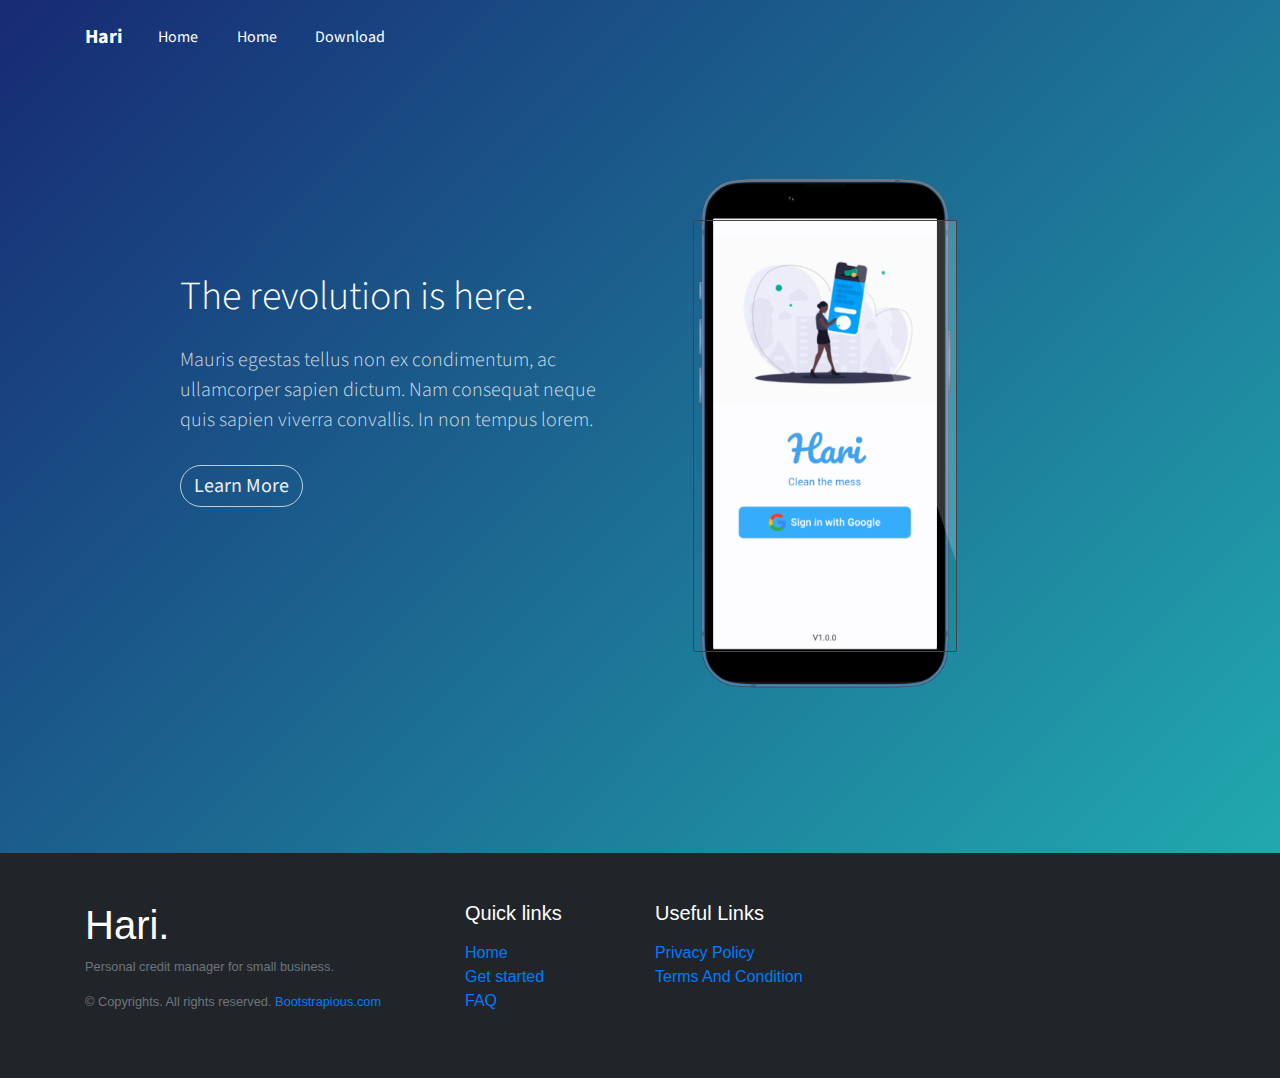
==== policy.html @ 412e2ff4 "push" ====
<!DOCTYPE html>
<html>

<head>
    <meta charset="utf-8">
    <meta name="viewport" content="width=device-width, initial-scale=1.0">
    <title>Hari Personal Credit Book</title>
    <link rel="stylesheet" href="https://cdnjs.cloudflare.com/ajax/libs/twitter-bootstrap/4.1.3/css/bootstrap.min.css">
    <link rel="stylesheet" href="https://cdnjs.cloudflare.com/ajax/libs/font-awesome/4.7.0/css/font-awesome.min.css">
    <link rel="stylesheet" href="https://fonts.googleapis.com/css?family=Source+Sans+Pro:300,400,700">
    <link rel="stylesheet" href="assets/css/style.css">
</head>

<body>
    <div>
        <div class="header-blue">
            <nav class="navbar navbar-dark navbar-expand-md navigation-clean-search">
                <div class="container"><a class="navbar-brand" href="index.html">Hari</a><button class="navbar-toggler"
                        data-toggle="collapse" data-target="#navcol-1"><span class="sr-only">Toggle
                            navigation</span><span class="navbar-toggler-icon"></span></button>
                    <div class="collapse navbar-collapse" id="navcol-1">
                        <ul class="nav navbar-nav">
                            <li class="nav-item" role="presentation"><a class="nav-link active" href="index.html">Home</a></li>
                            <li class="nav-item" role="presentation"><a class="nav-link active" href="about.html">Home</a></li>
                            <li class="nav-item" role="presentation"><a class="nav-link active" href="#">Download</a></li>
                           
                        </ul>
                    </div>
                </div>
            </nav>
            <div class="container hero">
                <div class="row">
                    <div class="col-12 col-lg-6 col-xl-5 offset-xl-1">
                        <h1>The revolution is here.</h1>
                        <p>Mauris egestas tellus non ex condimentum, ac ullamcorper sapien dictum. Nam consequat neque
                            quis sapien viverra convallis. In non tempus lorem. </p><button
                            class="btn btn-light btn-lg action-button" type="button">Learn More</button>
                    </div>
                    <div class="col-md-5 col-lg-5 offset-lg-1 offset-xl-0 d-none d-lg-block">
                        <div class="iphone-mockup"><img src="assets/mock.png" class="device">
                            <div class="screen"></div>
                        </div>
                    </div>
                </div>
            </div>
        </div>
    </div>
    <footer class="w-100 py-4 flex-shrink-0">
        <div class="container py-4">
            <div class="row gy-4 gx-5">
                <div class="col-lg-4 col-md-6">
                    <h5 class="h1 text-white">Hari.</h5>
                    <p class="small text-muted">Personal credit manager for small business.</p>
                    <p class="small text-muted mb-0">&copy; Copyrights. All rights reserved. <a class="text-primary" href="#">Bootstrapious.com</a></p>
                </div>
                <div class="col-lg-2 col-md-6">
                    <h5 class="text-white mb-3">Quick links</h5>
                    <ul class="list-unstyled text-muted">
                        <li><a href="index.html">Home</a></li>
                        <li><a href="#">Get started</a></li>
                        <li><a href="#">FAQ</a></li>
                    </ul>
                </div>
                <div class="col-lg-3 col-md-6">
                    <h5 class="text-white mb-3">Useful Links</h5>
                    <ul class="list-unstyled text-muted">
                        <li><a href="policy.html">Privacy Policy</a></li>
                        <li><a href="terms.html">Terms And Condition</a></li>
                    </ul>
                </div>
                <div class="col-lg-4 col-md-6">
                    <!-- <h5 class="text-white mb-3">Newsletter</h5>
                    <p class="small text-muted">Lorem ipsum dolor sit amet, consectetur adipisicing elit, sed do eiusmod tempor incididunt.</p>
                    <form action="#">
                        <div class="input-group mb-3">
                            <input class="form-control" type="text" placeholder="Recipient's username" aria-label="Recipient's username" aria-describedby="button-addon2">
                            <button class="btn btn-primary" id="button-addon2" type="button"><i class="fas fa-paper-plane"></i></button>
                        </div>
                    </form> -->
                </div>
            </div>
        </div>
    </footer>
    <script src="https://cdnjs.cloudflare.com/ajax/libs/jquery/3.2.1/jquery.min.js"></script>
    <script src="https://cdnjs.cloudflare.com/ajax/libs/twitter-bootstrap/4.1.3/js/bootstrap.bundle.min.js"></script>
</body>

</html>
---- assets/css/style.css ----
.header-blue {
    background: linear-gradient(135deg, #172a74, #21a9af);
    background-color: #184e8e;
    padding-bottom: 80px;
    font-family: 'Source Sans Pro', sans-serif;
}

@media (min-width:768px) {
    .header-blue {
        padding-bottom: 120px;
    }
}

.header-blue .navbar {
    background: transparent;
    padding-top: .75rem;
    padding-bottom: .75rem;
    color: #fff;
    border-radius: 0;
    box-shadow: none;
    border: none;
}

@media (min-width:768px) {
    .header-blue .navbar {
        padding-top: 1rem;
        padding-bottom: 1rem;
    }
}

.header-blue .navbar .navbar-brand {
    font-weight: bold;
    color: inherit;
}

.header-blue .navbar .navbar-brand:hover {
    color: #f0f0f0;
}

.header-blue .navbar .navbar-collapse {
    border-top: 1px solid rgba(255, 255, 255, 0.3);
    margin-top: .5rem;
}

@media (min-width:768px) {
    .header-blue .navbar .navbar-collapse {
        border-color: transparent;
        margin: 0;
    }
}

.header-blue .navbar .navbar-collapse span .login {
    color: #d9d9d9;
    margin-right: .5rem;
    text-decoration: none;
}

.header-blue .navbar .navbar-collapse span .login:hover {
    color: #fff;
}

.header-blue .navbar .navbar-toggler {
    border-color: rgba(255, 255, 255, 0.3);
}

.header-blue .navbar .navbar-toggler:hover,
.header-blue .navbar-toggler:focus {
    background: none;
}

.header-blue .navbar .navbar-nav a.active,
.header-blue .navbar .navbar-nav>.show .dropdown-item {
    background: none;
    box-shadow: none;
}

@media (min-width: 768px) {
    .header-blue .navbar-nav .nav-link {
        padding-left: .7rem;
        padding-right: .7rem;
    }
}

@media (min-width: 992px) {
    .header-blue .navbar-nav .nav-link {
        padding-left: 1.2rem;
        padding-right: 1.2rem;
    }
}

.header-blue .navbar .navbar-nav>li>.dropdown-menu {
    margin-top: -5px;
    box-shadow: 0 4px 8px rgba(0, 0, 0, .1);
    background-color: #fff;
    border-radius: 2px;
}

.header-blue .navbar .dropdown-menu .dropdown-item:focus,
.header-blue .navbar .dropdown-menu .dropdown-item {
    line-height: 2;
    color: #37434d;
}

.header-blue .navbar .dropdown-menu .dropdown-item:focus,
.header-blue .navbar .dropdown-menu .dropdown-item:hover {
    background: #ebeff1;
}

.header-blue .action-button,
.header-blue .action-button:not(.disabled):active {
    border: 1px solid rgba(255, 255, 255, 0.7);
    border-radius: 40px;
    color: #ebeff1;
    box-shadow: none;
    text-shadow: none;
    padding: .3rem .8rem;
    background: transparent;
    transition: background-color 0.25s;
    outline: none;
}

.header-blue .action-button:hover {
    color: #fff;
}

.header-blue .navbar .form-inline label {
    color: #d9d9d9;
}

.header-blue .navbar .form-inline .search-field {
    display: inline-block;
    width: 80%;
    background: none;
    border: none;
    border-bottom: 1px solid transparent;
    border-radius: 0;
    color: #ccc;
    box-shadow: none;
    color: inherit;
    transition: border-bottom-color 0.3s;
}

.header-blue .navbar .form-inline .search-field:focus {
    border-bottom: 1px solid #ccc;
}

.header-blue .hero {
    margin-top: 20px;
    text-align: center;
}

@media (min-width:768px) {
    .header-blue .hero {
        margin-top: 60px;
        text-align: left;
    }
}

.header-blue .hero h1 {
    color: #fff;
    font-size: 40px;
    margin-top: 0;
    margin-bottom: 15px;
    font-weight: 300;
    line-height: 1.4;
}

@media (min-width:992px) {
    .header-blue .hero h1 {
        margin-top: 140px;
        margin-bottom: 24px;
        line-height: 1.2;
    }
}

.header-blue .hero p {
    color: rgba(255, 255, 255, 0.8);
    font-size: 20px;
    margin-bottom: 30px;
    font-weight: 300;
}

.header-blue .phone-holder {
    text-align: right;
}

.header-blue div.iphone-mockup {
    position: relative;
    max-width: 300px;
    margin: 20px;
    display: inline-block;
}

.header-blue .iphone-mockup img.device {
    width: 100%;
    height: auto;
}

.header-blue .iphone-mockup .screen {
    position: absolute;
    width: 88%;
    height: 77%;
    top: 12%;
    border-radius: 2px;
    left: 6%;
    border: 1px solid #444;
    background-color: #aaa;
    overflow: hidden;
    background: url(../../assets/img/screen-content-iphone-6.jpg);
    background-size: cover;
    background-position: center;
}

.header-blue .iphone-mockup .screen:before {
    content: '';
    background-color: #fff;
    position: absolute;
    width: 70%;
    height: 140%;
    top: -12%;
    right: -60%;
    transform: rotate(-19deg);
    opacity: 0.2;
}

.form-control:focus {
    background: #212529;
}

footer {
    background: #212529;
}
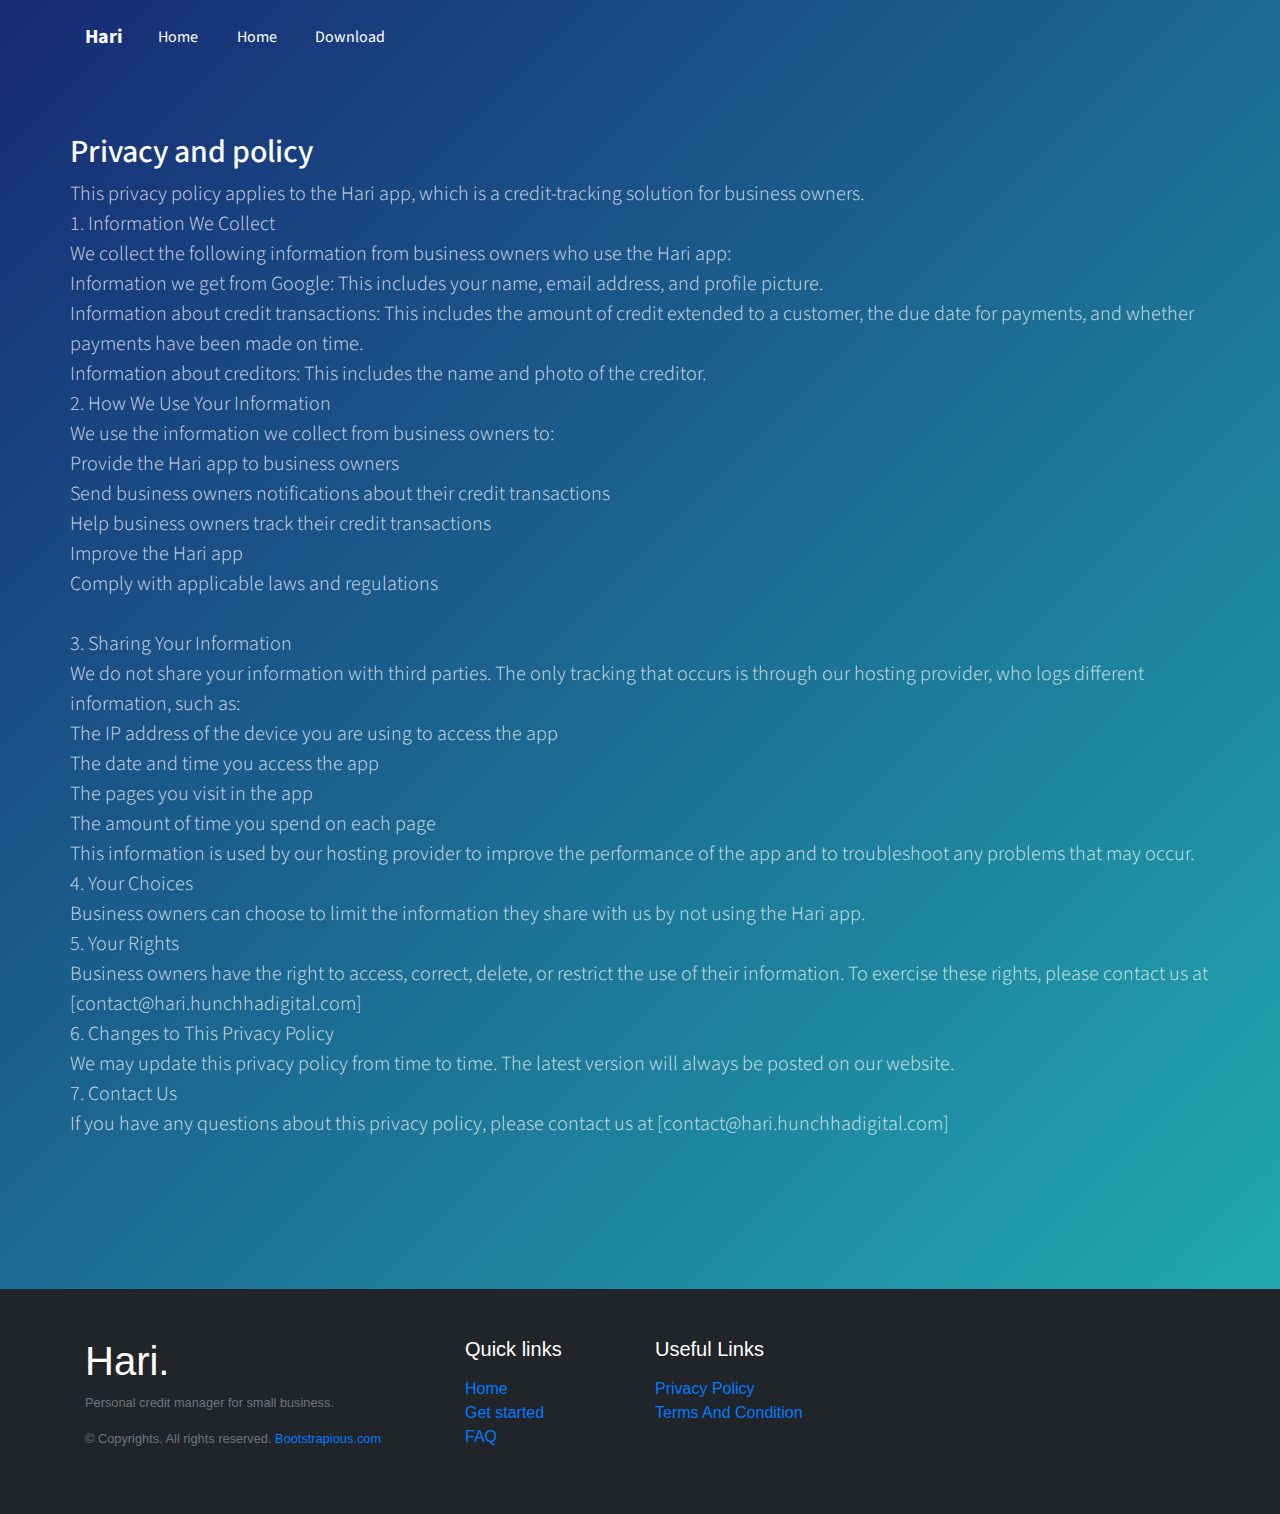
==== commit 3c6da68b: "push" ====
--- a/policy.html
+++ b/policy.html
@@ -20,27 +20,59 @@
                             navigation</span><span class="navbar-toggler-icon"></span></button>
                     <div class="collapse navbar-collapse" id="navcol-1">
                         <ul class="nav navbar-nav">
-                            <li class="nav-item" role="presentation"><a class="nav-link active" href="index.html">Home</a></li>
-                            <li class="nav-item" role="presentation"><a class="nav-link active" href="about.html">Home</a></li>
-                            <li class="nav-item" role="presentation"><a class="nav-link active" href="#">Download</a></li>
-                           
+                            <li class="nav-item" role="presentation"><a class="nav-link active"
+                                    href="index.html">Home</a></li>
+                            <li class="nav-item" role="presentation"><a class="nav-link active"
+                                    href="about.html">Home</a></li>
+                            <li class="nav-item" role="presentation"><a class="nav-link active" href="#">Download</a>
+                            </li>
+
                         </ul>
                     </div>
                 </div>
             </nav>
             <div class="container hero">
                 <div class="row">
-                    <div class="col-12 col-lg-6 col-xl-5 offset-xl-1">
-                        <h1>The revolution is here.</h1>
-                        <p>Mauris egestas tellus non ex condimentum, ac ullamcorper sapien dictum. Nam consequat neque
-                            quis sapien viverra convallis. In non tempus lorem. </p><button
-                            class="btn btn-light btn-lg action-button" type="button">Learn More</button>
-                    </div>
-                    <div class="col-md-5 col-lg-5 offset-lg-1 offset-xl-0 d-none d-lg-block">
-                        <div class="iphone-mockup"><img src="assets/mock.png" class="device">
-                            <div class="screen"></div>
-                        </div>
-                    </div>
+                    <h2 class="text-white">Privacy and policy</h2>
+                    <p>This privacy policy applies to the Hari app, which is a credit-tracking solution for business
+                        owners.<br>
+                        1. Information We Collect<br>
+                        We collect the following information from business owners who use the Hari app:<br>
+                        Information we get from Google: This includes your name, email address, and profile picture.<br>
+                        Information about credit transactions: This includes the amount of credit extended to a
+                        customer, the due date for payments, and whether payments have been made on time.<br>
+                        Information about creditors: This includes the name and photo of the creditor.<br>
+                        2. How We Use Your Information<br>
+                        We use the information we collect from business owners to:<br>
+                        Provide the Hari app to business owners<br>
+                        Send business owners notifications about their credit transactions<br>
+                        Help business owners track their credit transactions<br>
+                        Improve the Hari app<br>
+                        Comply with applicable laws and regulations</p>
+
+                    <p>3. Sharing Your Information<br>
+                        We do not share your information with third parties. The only tracking that occurs is through
+                        our hosting provider, who logs different information, such as:<br>
+                        The IP address of the device you are using to access the app<br>
+                        The date and time you access the app<br>
+                        The pages you visit in the app<br>
+                        The amount of time you spend on each page<br>
+                        This information is used by our hosting provider to improve the performance of the app and to
+                        troubleshoot any problems that may occur.<br>
+                        4. Your Choices<br>
+                        Business owners can choose to limit the information they share with us by not using the Hari
+                        app. <br>
+                        5. Your Rights<br>
+                        Business owners have the right to access, correct, delete, or restrict the use of their
+                        information. To exercise these rights, please contact us at
+                        [contact@hari.hunchhadigital.com]<br>
+                        6. Changes to This Privacy Policy<br>
+                        We may update this privacy policy from time to time. The latest version will always be posted on
+                        our website.<br>
+                        7. Contact Us<br>
+                        If you have any questions about this privacy policy, please contact us at
+                        [contact@hari.hunchhadigital.com]<br>
+                    </p>
                 </div>
             </div>
         </div>
@@ -51,7 +83,8 @@
                 <div class="col-lg-4 col-md-6">
                     <h5 class="h1 text-white">Hari.</h5>
                     <p class="small text-muted">Personal credit manager for small business.</p>
-                    <p class="small text-muted mb-0">&copy; Copyrights. All rights reserved. <a class="text-primary" href="#">Bootstrapious.com</a></p>
+                    <p class="small text-muted mb-0">&copy; Copyrights. All rights reserved. <a class="text-primary"
+                            href="#">Bootstrapious.com</a></p>
                 </div>
                 <div class="col-lg-2 col-md-6">
                     <h5 class="text-white mb-3">Quick links</h5>
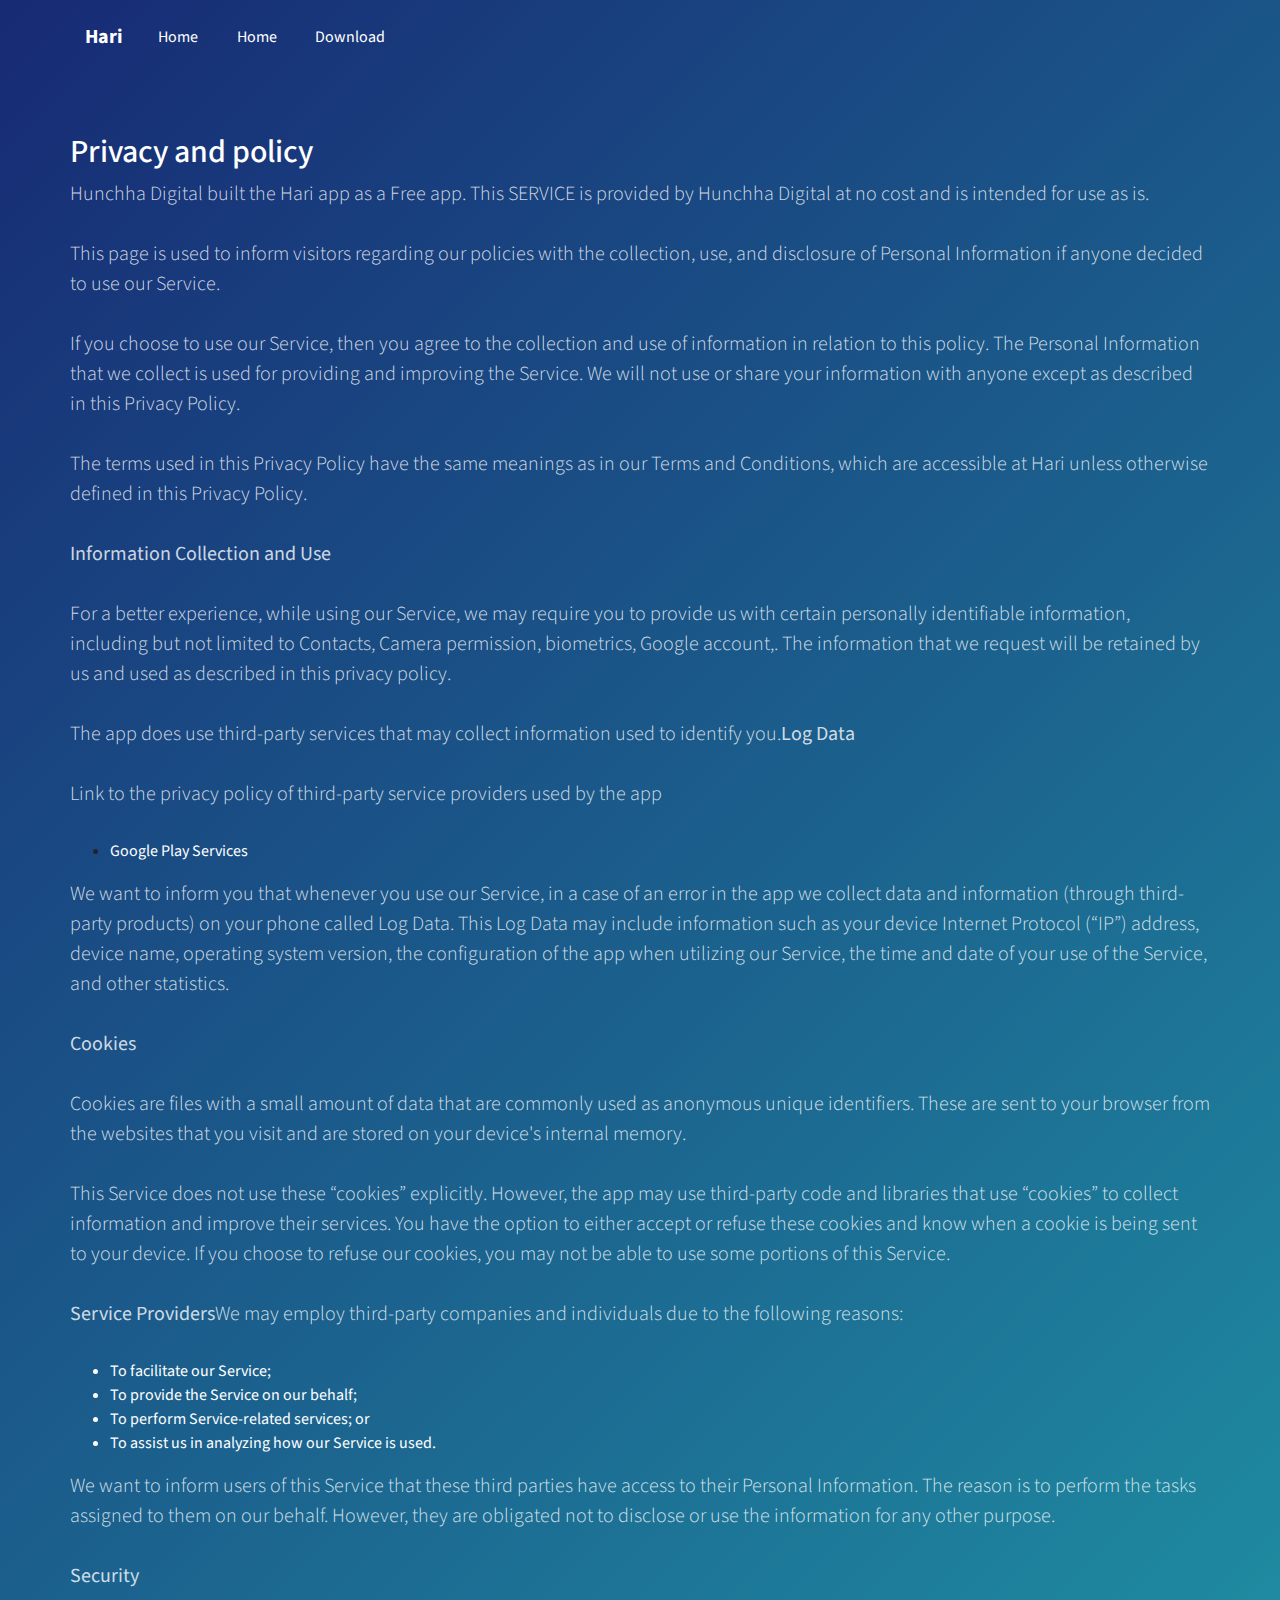
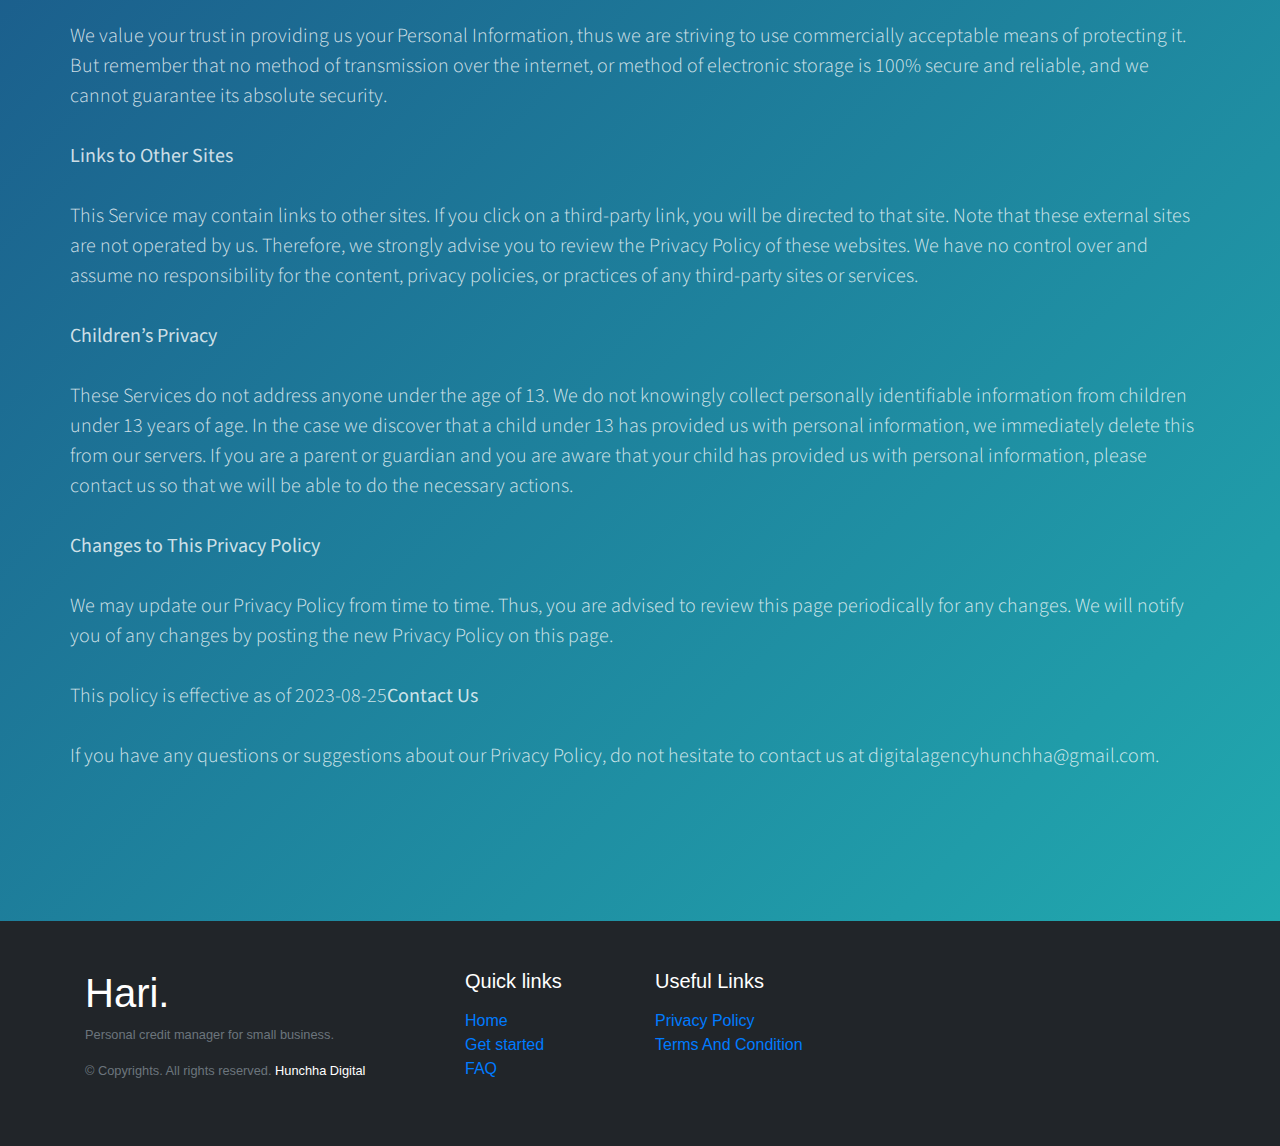
==== commit a34044a1: "push" ====
--- a/policy.html
+++ b/policy.html
@@ -34,44 +34,145 @@
             <div class="container hero">
                 <div class="row">
                     <h2 class="text-white">Privacy and policy</h2>
-                    <p>This privacy policy applies to the Hari app, which is a credit-tracking solution for business
-                        owners.<br>
-                        1. Information We Collect<br>
-                        We collect the following information from business owners who use the Hari app:<br>
-                        Information we get from Google: This includes your name, email address, and profile picture.<br>
-                        Information about credit transactions: This includes the amount of credit extended to a
-                        customer, the due date for payments, and whether payments have been made on time.<br>
-                        Information about creditors: This includes the name and photo of the creditor.<br>
-                        2. How We Use Your Information<br>
-                        We use the information we collect from business owners to:<br>
-                        Provide the Hari app to business owners<br>
-                        Send business owners notifications about their credit transactions<br>
-                        Help business owners track their credit transactions<br>
-                        Improve the Hari app<br>
-                        Comply with applicable laws and regulations</p>
-
-                    <p>3. Sharing Your Information<br>
-                        We do not share your information with third parties. The only tracking that occurs is through
-                        our hosting provider, who logs different information, such as:<br>
-                        The IP address of the device you are using to access the app<br>
-                        The date and time you access the app<br>
-                        The pages you visit in the app<br>
-                        The amount of time you spend on each page<br>
-                        This information is used by our hosting provider to improve the performance of the app and to
-                        troubleshoot any problems that may occur.<br>
-                        4. Your Choices<br>
-                        Business owners can choose to limit the information they share with us by not using the Hari
-                        app. <br>
-                        5. Your Rights<br>
-                        Business owners have the right to access, correct, delete, or restrict the use of their
-                        information. To exercise these rights, please contact us at
-                        [contact@hari.hunchhadigital.com]<br>
-                        6. Changes to This Privacy Policy<br>
-                        We may update this privacy policy from time to time. The latest version will always be posted on
-                        our website.<br>
-                        7. Contact Us<br>
-                        If you have any questions about this privacy policy, please contact us at
-                        [contact@hari.hunchhadigital.com]<br>
+                    <p>
+                        Hunchha Digital built the Hari app as
+                        a Free app. This SERVICE is provided by
+                        Hunchha Digital at no cost and is intended for use as
+                        is.
+                    </p>
+                    <p>
+                        This page is used to inform visitors regarding our
+                        policies with the collection, use, and disclosure of Personal
+                        Information if anyone decided to use our Service.
+                    </p>
+                    <p>
+                        If you choose to use our Service, then you agree to
+                        the collection and use of information in relation to this
+                        policy. The Personal Information that we collect is
+                        used for providing and improving the Service. We will not use or share your information with
+                        anyone except as described in this Privacy Policy.
+                    </p>
+                    <p>
+                        The terms used in this Privacy Policy have the same meanings
+                        as in our Terms and Conditions, which are accessible at
+                        Hari unless otherwise defined in this Privacy Policy.
+                    </p>
+                    <p><strong>Information Collection and Use</strong></p>
+                    <p>
+                        For a better experience, while using our Service, we
+                        may require you to provide us with certain personally
+                        identifiable information, including but not limited to Contacts, Camera permission, biometrics,
+                        Google account,. The information that
+                        we request will be retained by us and used as described in this privacy policy.
+                    </p>
+                    <div>
+                        <p>
+                            The app does use third-party services that may collect
+                            information used to identify you.
+                        </p>
+                        <p>
+                            Link to the privacy policy of third-party service providers used
+                            by the app
+                        </p>
+                        <ul>
+                            <li><a href="https://www.google.com/policies/privacy/" class="text-white" target="_blank"
+                                    rel="noopener noreferrer">Google Play Services</a></li>
+                            <!----><!----><!----><!----><!----><!----><!----><!----><!----><!----><!----><!----><!----><!----><!----><!----><!----><!----><!----><!----><!----><!----><!----><!----><!----><!----><!----><!---->
+                        </ul>
+                    </div>
+                    <p><strong>Log Data</strong></p>
+                    <p>
+                        We want to inform you that whenever you
+                        use our Service, in a case of an error in the app
+                        we collect data and information (through third-party
+                        products) on your phone called Log Data. This Log Data may
+                        include information such as your device Internet Protocol
+                        (“IP”) address, device name, operating system version, the
+                        configuration of the app when utilizing our Service,
+                        the time and date of your use of the Service, and other
+                        statistics.
+                    </p>
+                    <p><strong>Cookies</strong></p>
+                    <p>
+                        Cookies are files with a small amount of data that are
+                        commonly used as anonymous unique identifiers. These are sent
+                        to your browser from the websites that you visit and are
+                        stored on your device's internal memory.
+                    </p>
+                    <p>
+                        This Service does not use these “cookies” explicitly. However,
+                        the app may use third-party code and libraries that use
+                        “cookies” to collect information and improve their services.
+                        You have the option to either accept or refuse these cookies
+                        and know when a cookie is being sent to your device. If you
+                        choose to refuse our cookies, you may not be able to use some
+                        portions of this Service.
+                    </p>
+                    <p><strong>Service Providers</strong></p>
+                    <p>
+                        We may employ third-party companies and
+                        individuals due to the following reasons:
+                    </p>
+                    <ul>
+                        <li class="text-white">To facilitate our Service;</li>
+                        <li class="text-white">To provide the Service on our behalf;</li>
+                        <li class="text-white">To perform Service-related services; or</li>
+                        <li class="text-white">To assist us in analyzing how our Service is used.</li>
+                    </ul>
+                    <p>
+                        We want to inform users of this Service
+                        that these third parties have access to their Personal
+                        Information. The reason is to perform the tasks assigned to
+                        them on our behalf. However, they are obligated not to
+                        disclose or use the information for any other purpose.
+                    </p>
+                    <p><strong>Security</strong></p>
+                    <p>
+                        We value your trust in providing us your
+                        Personal Information, thus we are striving to use commercially
+                        acceptable means of protecting it. But remember that no method
+                        of transmission over the internet, or method of electronic
+                        storage is 100% secure and reliable, and we cannot
+                        guarantee its absolute security.
+                    </p>
+                    <p><strong>Links to Other Sites</strong></p>
+                    <p>
+                        This Service may contain links to other sites. If you click on
+                        a third-party link, you will be directed to that site. Note
+                        that these external sites are not operated by us.
+                        Therefore, we strongly advise you to review the
+                        Privacy Policy of these websites. We have
+                        no control over and assume no responsibility for the content,
+                        privacy policies, or practices of any third-party sites or
+                        services.
+                    </p>
+                    <p><strong>Children’s Privacy</strong></p>
+                    <div>
+                        <p>
+                            These Services do not address anyone under the age of 13.
+                            We do not knowingly collect personally
+                            identifiable information from children under 13 years of age. In the case
+                            we discover that a child under 13 has provided
+                            us with personal information, we immediately
+                            delete this from our servers. If you are a parent or guardian
+                            and you are aware that your child has provided us with
+                            personal information, please contact us so that
+                            we will be able to do the necessary actions.
+                        </p>
+                    </div> <!---->
+                    <p><strong>Changes to This Privacy Policy</strong></p>
+                    <p>
+                        We may update our Privacy Policy from
+                        time to time. Thus, you are advised to review this page
+                        periodically for any changes. We will
+                        notify you of any changes by posting the new Privacy Policy on
+                        this page.
+                    </p>
+                    <p>This policy is effective as of 2023-08-25</p>
+                    <p><strong>Contact Us</strong></p>
+                    <p>
+                        If you have any questions or suggestions about our
+                        Privacy Policy, do not hesitate to contact us at digitalagencyhunchha@gmail.com.
                     </p>
                 </div>
             </div>
@@ -83,8 +184,8 @@
                 <div class="col-lg-4 col-md-6">
                     <h5 class="h1 text-white">Hari.</h5>
                     <p class="small text-muted">Personal credit manager for small business.</p>
-                    <p class="small text-muted mb-0">&copy; Copyrights. All rights reserved. <a class="text-primary"
-                            href="#">Bootstrapious.com</a></p>
+                    <p class="small text-muted mb-0">&copy; Copyrights. All rights reserved. <a href=""
+                            class="text-white">Hunchha Digital</a></p>
                 </div>
                 <div class="col-lg-2 col-md-6">
                     <h5 class="text-white mb-3">Quick links</h5>
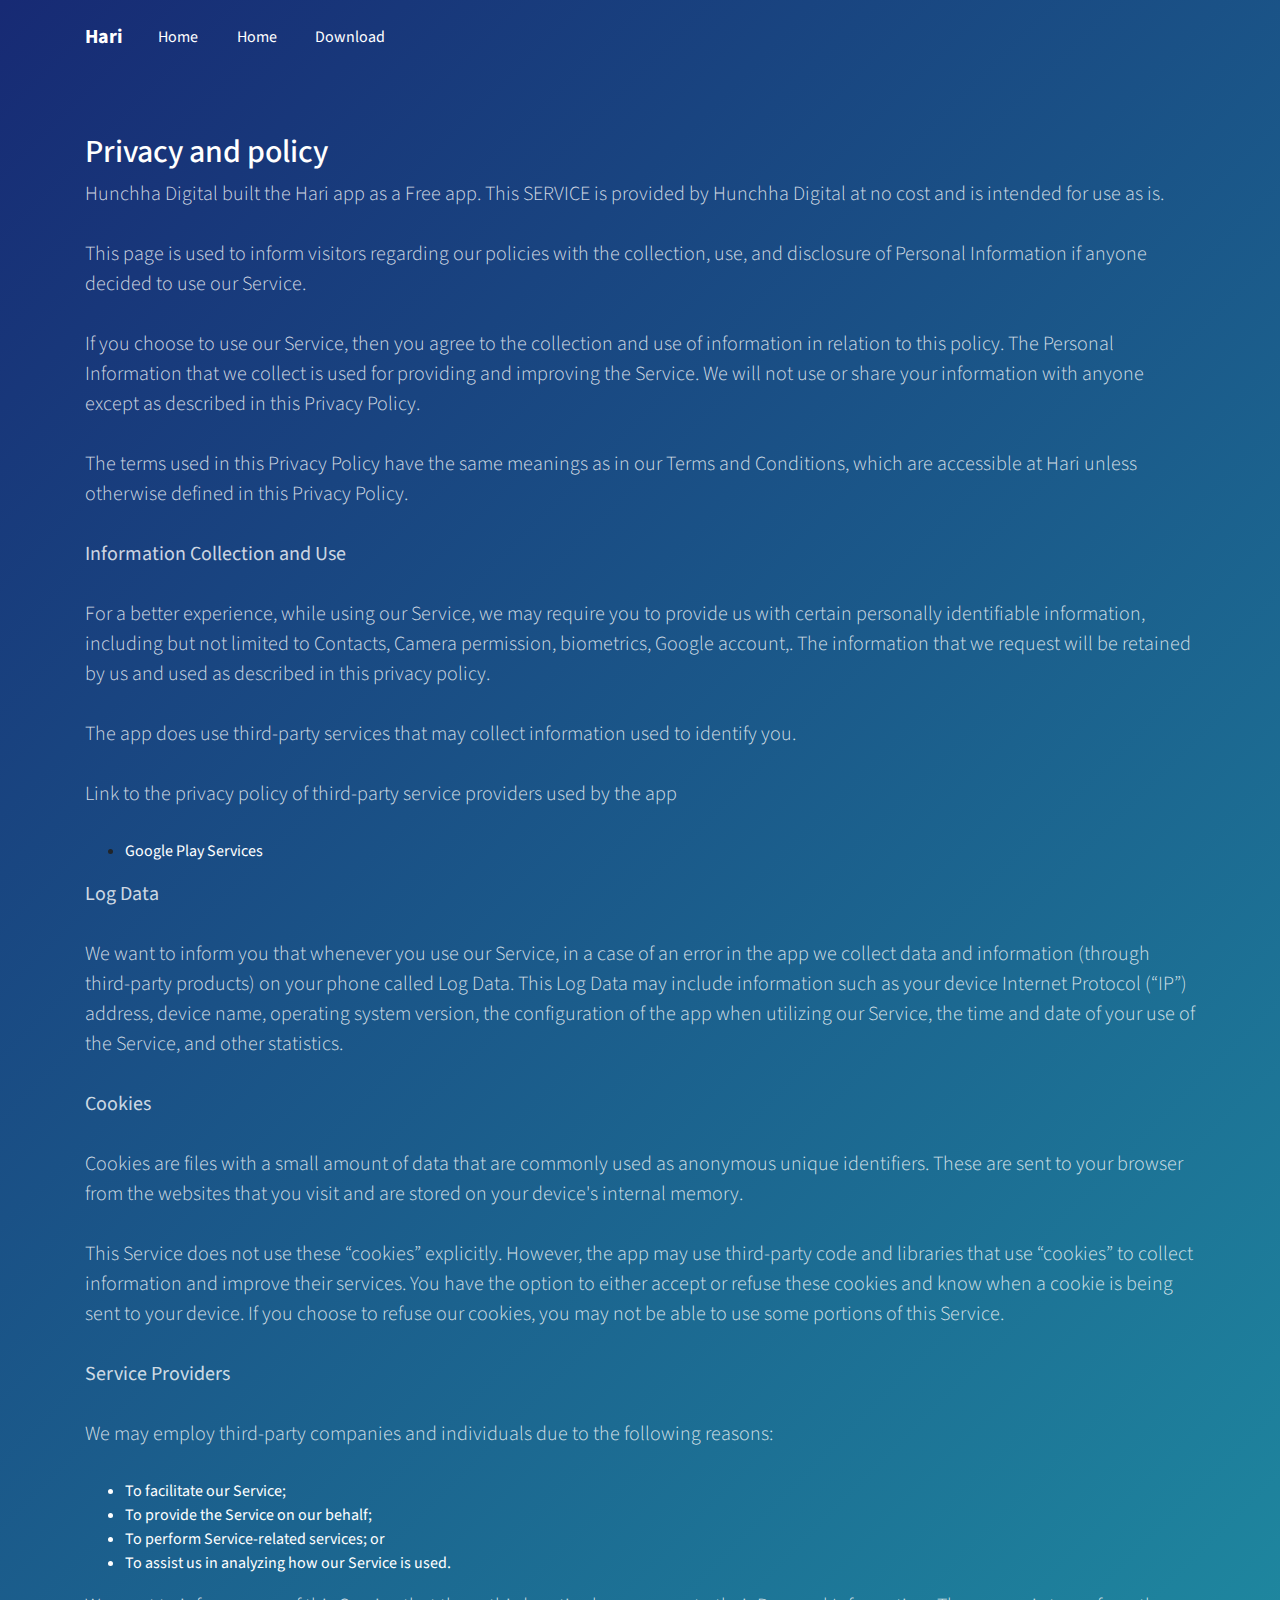
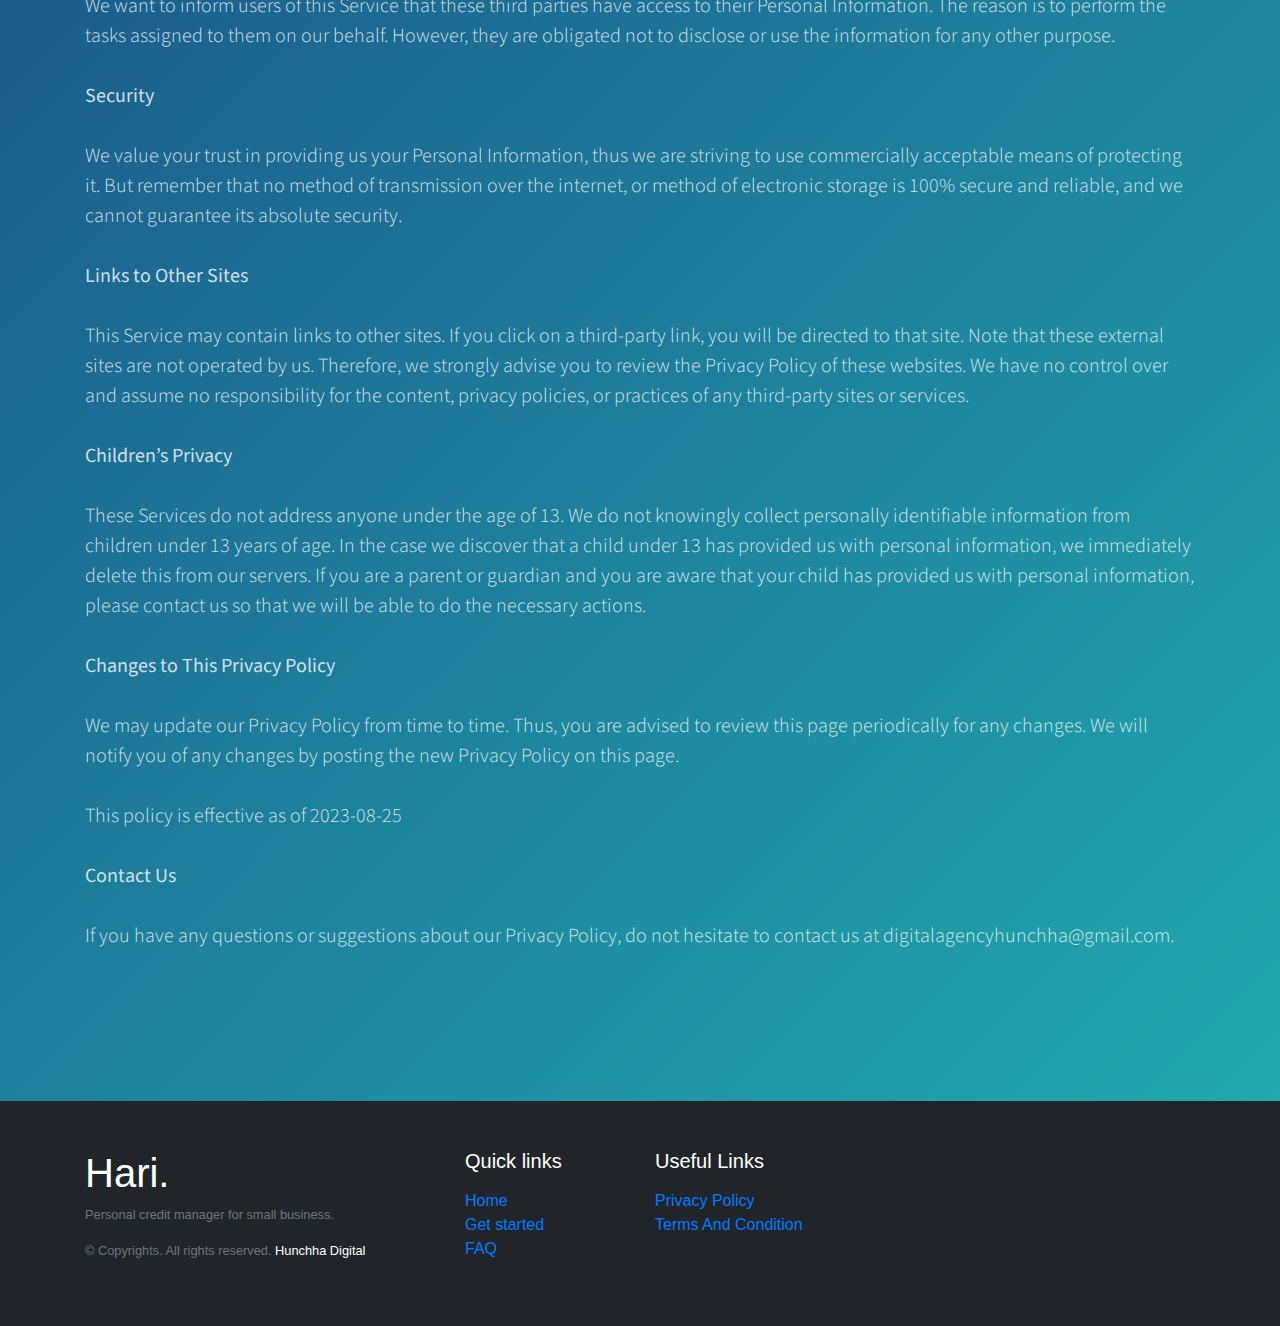
==== commit e9f61ba7: "push" ====
--- a/policy.html
+++ b/policy.html
@@ -32,149 +32,148 @@
                 </div>
             </nav>
             <div class="container hero">
-                <div class="row">
-                    <h2 class="text-white">Privacy and policy</h2>
+
+                <h2 class="text-white">Privacy and policy</h2>
+                <p>
+                    Hunchha Digital built the Hari app as
+                    a Free app. This SERVICE is provided by
+                    Hunchha Digital at no cost and is intended for use as
+                    is.
+                </p>
+                <p>
+                    This page is used to inform visitors regarding our
+                    policies with the collection, use, and disclosure of Personal
+                    Information if anyone decided to use our Service.
+                </p>
+                <p>
+                    If you choose to use our Service, then you agree to
+                    the collection and use of information in relation to this
+                    policy. The Personal Information that we collect is
+                    used for providing and improving the Service. We will not use or share your information with
+                    anyone except as described in this Privacy Policy.
+                </p>
+                <p>
+                    The terms used in this Privacy Policy have the same meanings
+                    as in our Terms and Conditions, which are accessible at
+                    Hari unless otherwise defined in this Privacy Policy.
+                </p>
+                <p><strong>Information Collection and Use</strong></p>
+                <p>
+                    For a better experience, while using our Service, we
+                    may require you to provide us with certain personally
+                    identifiable information, including but not limited to Contacts, Camera permission, biometrics,
+                    Google account,. The information that
+                    we request will be retained by us and used as described in this privacy policy.
+                </p>
+                <div>
                     <p>
-                        Hunchha Digital built the Hari app as
-                        a Free app. This SERVICE is provided by
-                        Hunchha Digital at no cost and is intended for use as
-                        is.
+                        The app does use third-party services that may collect
+                        information used to identify you.
                     </p>
                     <p>
-                        This page is used to inform visitors regarding our
-                        policies with the collection, use, and disclosure of Personal
-                        Information if anyone decided to use our Service.
-                    </p>
-                    <p>
-                        If you choose to use our Service, then you agree to
-                        the collection and use of information in relation to this
-                        policy. The Personal Information that we collect is
-                        used for providing and improving the Service. We will not use or share your information with
-                        anyone except as described in this Privacy Policy.
-                    </p>
-                    <p>
-                        The terms used in this Privacy Policy have the same meanings
-                        as in our Terms and Conditions, which are accessible at
-                        Hari unless otherwise defined in this Privacy Policy.
-                    </p>
-                    <p><strong>Information Collection and Use</strong></p>
-                    <p>
-                        For a better experience, while using our Service, we
-                        may require you to provide us with certain personally
-                        identifiable information, including but not limited to Contacts, Camera permission, biometrics,
-                        Google account,. The information that
-                        we request will be retained by us and used as described in this privacy policy.
-                    </p>
-                    <div>
-                        <p>
-                            The app does use third-party services that may collect
-                            information used to identify you.
-                        </p>
-                        <p>
-                            Link to the privacy policy of third-party service providers used
-                            by the app
-                        </p>
-                        <ul>
-                            <li><a href="https://www.google.com/policies/privacy/" class="text-white" target="_blank"
-                                    rel="noopener noreferrer">Google Play Services</a></li>
-                            <!----><!----><!----><!----><!----><!----><!----><!----><!----><!----><!----><!----><!----><!----><!----><!----><!----><!----><!----><!----><!----><!----><!----><!----><!----><!----><!----><!---->
-                        </ul>
-                    </div>
-                    <p><strong>Log Data</strong></p>
-                    <p>
-                        We want to inform you that whenever you
-                        use our Service, in a case of an error in the app
-                        we collect data and information (through third-party
-                        products) on your phone called Log Data. This Log Data may
-                        include information such as your device Internet Protocol
-                        (“IP”) address, device name, operating system version, the
-                        configuration of the app when utilizing our Service,
-                        the time and date of your use of the Service, and other
-                        statistics.
-                    </p>
-                    <p><strong>Cookies</strong></p>
-                    <p>
-                        Cookies are files with a small amount of data that are
-                        commonly used as anonymous unique identifiers. These are sent
-                        to your browser from the websites that you visit and are
-                        stored on your device's internal memory.
-                    </p>
-                    <p>
-                        This Service does not use these “cookies” explicitly. However,
-                        the app may use third-party code and libraries that use
-                        “cookies” to collect information and improve their services.
-                        You have the option to either accept or refuse these cookies
-                        and know when a cookie is being sent to your device. If you
-                        choose to refuse our cookies, you may not be able to use some
-                        portions of this Service.
-                    </p>
-                    <p><strong>Service Providers</strong></p>
-                    <p>
-                        We may employ third-party companies and
-                        individuals due to the following reasons:
+                        Link to the privacy policy of third-party service providers used
+                        by the app
                     </p>
                     <ul>
-                        <li class="text-white">To facilitate our Service;</li>
-                        <li class="text-white">To provide the Service on our behalf;</li>
-                        <li class="text-white">To perform Service-related services; or</li>
-                        <li class="text-white">To assist us in analyzing how our Service is used.</li>
+                        <li><a href="https://www.google.com/policies/privacy/" class="text-white" target="_blank"
+                                rel="noopener noreferrer">Google Play Services</a></li>
+                        <!----><!----><!----><!----><!----><!----><!----><!----><!----><!----><!----><!----><!----><!----><!----><!----><!----><!----><!----><!----><!----><!----><!----><!----><!----><!----><!----><!---->
                     </ul>
+                </div>
+                <p><strong>Log Data</strong></p>
+                <p>
+                    We want to inform you that whenever you
+                    use our Service, in a case of an error in the app
+                    we collect data and information (through third-party
+                    products) on your phone called Log Data. This Log Data may
+                    include information such as your device Internet Protocol
+                    (“IP”) address, device name, operating system version, the
+                    configuration of the app when utilizing our Service,
+                    the time and date of your use of the Service, and other
+                    statistics.
+                </p>
+                <p><strong>Cookies</strong></p>
+                <p>
+                    Cookies are files with a small amount of data that are
+                    commonly used as anonymous unique identifiers. These are sent
+                    to your browser from the websites that you visit and are
+                    stored on your device's internal memory.
+                </p>
+                <p>
+                    This Service does not use these “cookies” explicitly. However,
+                    the app may use third-party code and libraries that use
+                    “cookies” to collect information and improve their services.
+                    You have the option to either accept or refuse these cookies
+                    and know when a cookie is being sent to your device. If you
+                    choose to refuse our cookies, you may not be able to use some
+                    portions of this Service.
+                </p>
+                <p><strong>Service Providers</strong></p>
+                <p>
+                    We may employ third-party companies and
+                    individuals due to the following reasons:
+                </p>
+                <ul>
+                    <li class="text-white">To facilitate our Service;</li>
+                    <li class="text-white">To provide the Service on our behalf;</li>
+                    <li class="text-white">To perform Service-related services; or</li>
+                    <li class="text-white">To assist us in analyzing how our Service is used.</li>
+                </ul>
+                <p>
+                    We want to inform users of this Service
+                    that these third parties have access to their Personal
+                    Information. The reason is to perform the tasks assigned to
+                    them on our behalf. However, they are obligated not to
+                    disclose or use the information for any other purpose.
+                </p>
+                <p><strong>Security</strong></p>
+                <p>
+                    We value your trust in providing us your
+                    Personal Information, thus we are striving to use commercially
+                    acceptable means of protecting it. But remember that no method
+                    of transmission over the internet, or method of electronic
+                    storage is 100% secure and reliable, and we cannot
+                    guarantee its absolute security.
+                </p>
+                <p><strong>Links to Other Sites</strong></p>
+                <p>
+                    This Service may contain links to other sites. If you click on
+                    a third-party link, you will be directed to that site. Note
+                    that these external sites are not operated by us.
+                    Therefore, we strongly advise you to review the
+                    Privacy Policy of these websites. We have
+                    no control over and assume no responsibility for the content,
+                    privacy policies, or practices of any third-party sites or
+                    services.
+                </p>
+                <p><strong>Children’s Privacy</strong></p>
+                <div>
                     <p>
-                        We want to inform users of this Service
-                        that these third parties have access to their Personal
-                        Information. The reason is to perform the tasks assigned to
-                        them on our behalf. However, they are obligated not to
-                        disclose or use the information for any other purpose.
+                        These Services do not address anyone under the age of 13.
+                        We do not knowingly collect personally
+                        identifiable information from children under 13 years of age. In the case
+                        we discover that a child under 13 has provided
+                        us with personal information, we immediately
+                        delete this from our servers. If you are a parent or guardian
+                        and you are aware that your child has provided us with
+                        personal information, please contact us so that
+                        we will be able to do the necessary actions.
                     </p>
-                    <p><strong>Security</strong></p>
-                    <p>
-                        We value your trust in providing us your
-                        Personal Information, thus we are striving to use commercially
-                        acceptable means of protecting it. But remember that no method
-                        of transmission over the internet, or method of electronic
-                        storage is 100% secure and reliable, and we cannot
-                        guarantee its absolute security.
-                    </p>
-                    <p><strong>Links to Other Sites</strong></p>
-                    <p>
-                        This Service may contain links to other sites. If you click on
-                        a third-party link, you will be directed to that site. Note
-                        that these external sites are not operated by us.
-                        Therefore, we strongly advise you to review the
-                        Privacy Policy of these websites. We have
-                        no control over and assume no responsibility for the content,
-                        privacy policies, or practices of any third-party sites or
-                        services.
-                    </p>
-                    <p><strong>Children’s Privacy</strong></p>
-                    <div>
-                        <p>
-                            These Services do not address anyone under the age of 13.
-                            We do not knowingly collect personally
-                            identifiable information from children under 13 years of age. In the case
-                            we discover that a child under 13 has provided
-                            us with personal information, we immediately
-                            delete this from our servers. If you are a parent or guardian
-                            and you are aware that your child has provided us with
-                            personal information, please contact us so that
-                            we will be able to do the necessary actions.
-                        </p>
-                    </div> <!---->
-                    <p><strong>Changes to This Privacy Policy</strong></p>
-                    <p>
-                        We may update our Privacy Policy from
-                        time to time. Thus, you are advised to review this page
-                        periodically for any changes. We will
-                        notify you of any changes by posting the new Privacy Policy on
-                        this page.
-                    </p>
-                    <p>This policy is effective as of 2023-08-25</p>
-                    <p><strong>Contact Us</strong></p>
-                    <p>
-                        If you have any questions or suggestions about our
-                        Privacy Policy, do not hesitate to contact us at digitalagencyhunchha@gmail.com.
-                    </p>
-                </div>
+                </div> <!---->
+                <p><strong>Changes to This Privacy Policy</strong></p>
+                <p>
+                    We may update our Privacy Policy from
+                    time to time. Thus, you are advised to review this page
+                    periodically for any changes. We will
+                    notify you of any changes by posting the new Privacy Policy on
+                    this page.
+                </p>
+                <p>This policy is effective as of 2023-08-25</p>
+                <p><strong>Contact Us</strong></p>
+                <p>
+                    If you have any questions or suggestions about our
+                    Privacy Policy, do not hesitate to contact us at digitalagencyhunchha@gmail.com.
+                </p>
             </div>
         </div>
     </div>
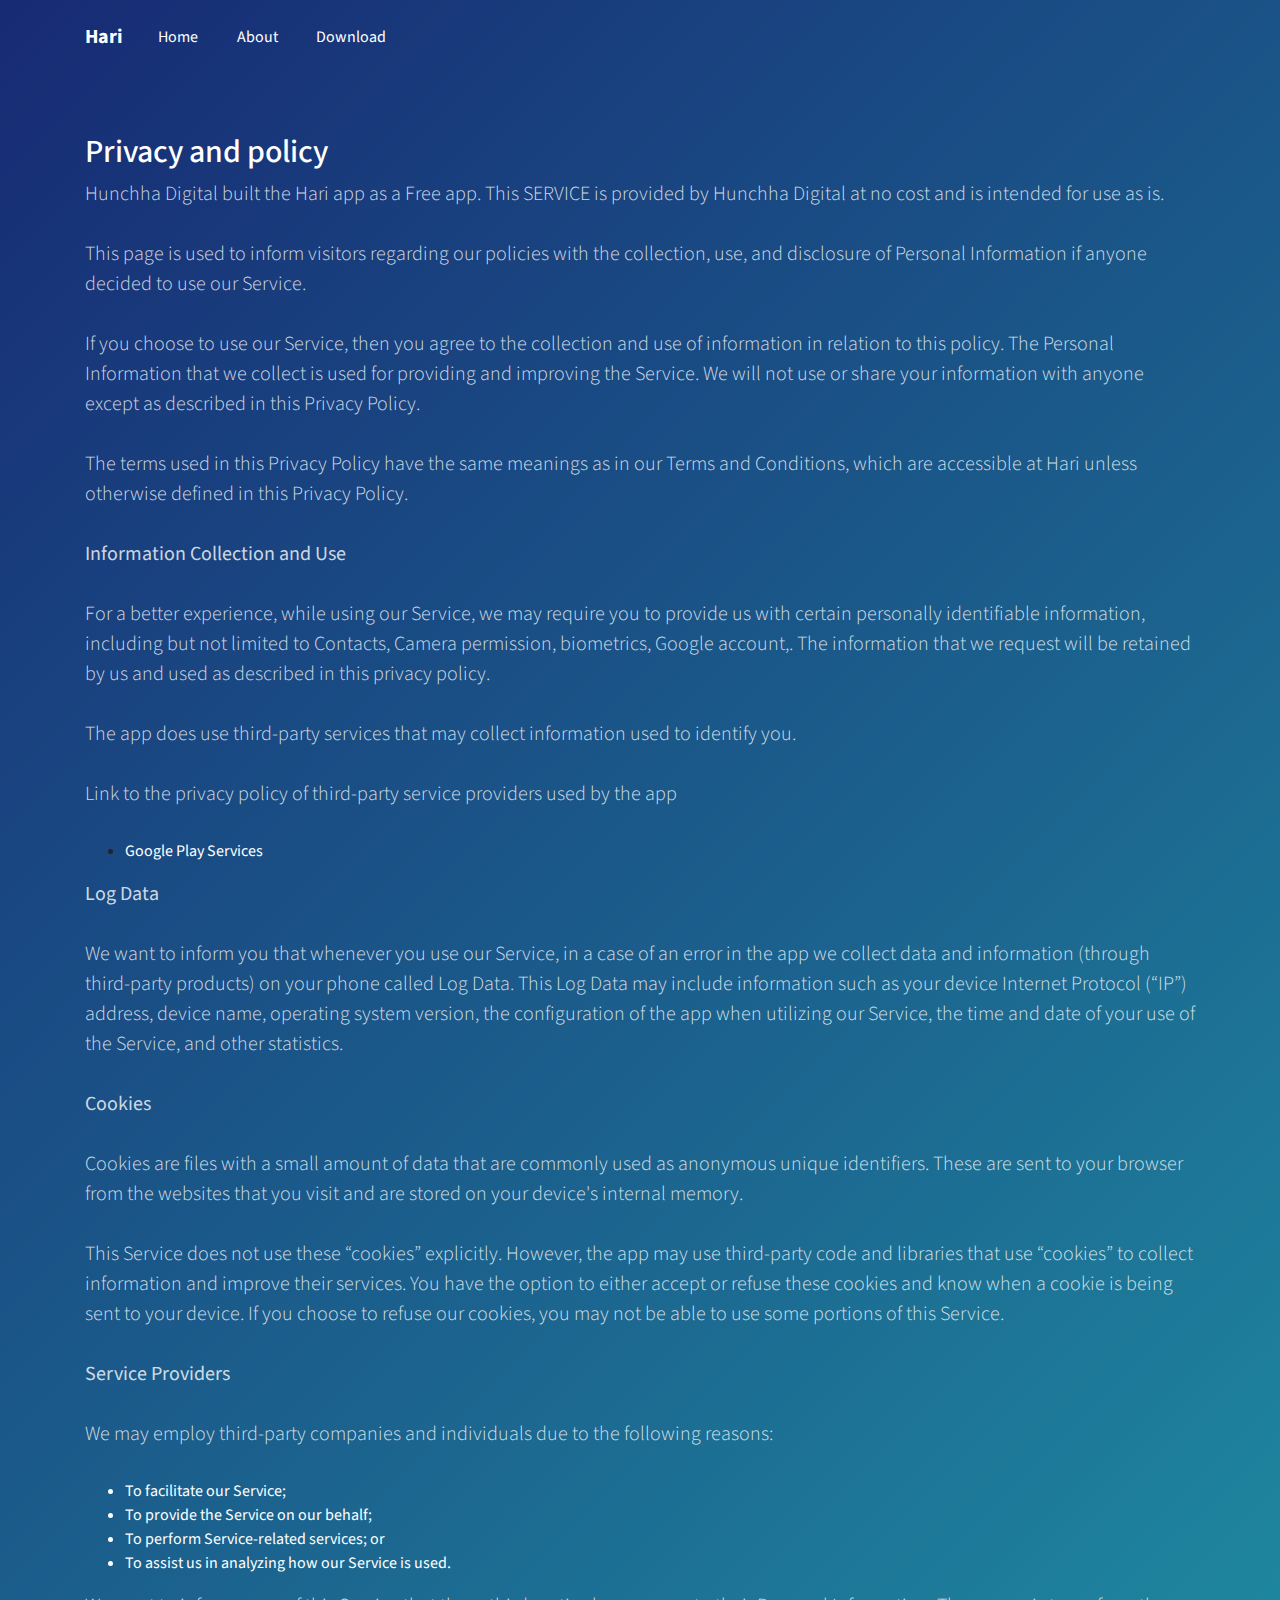
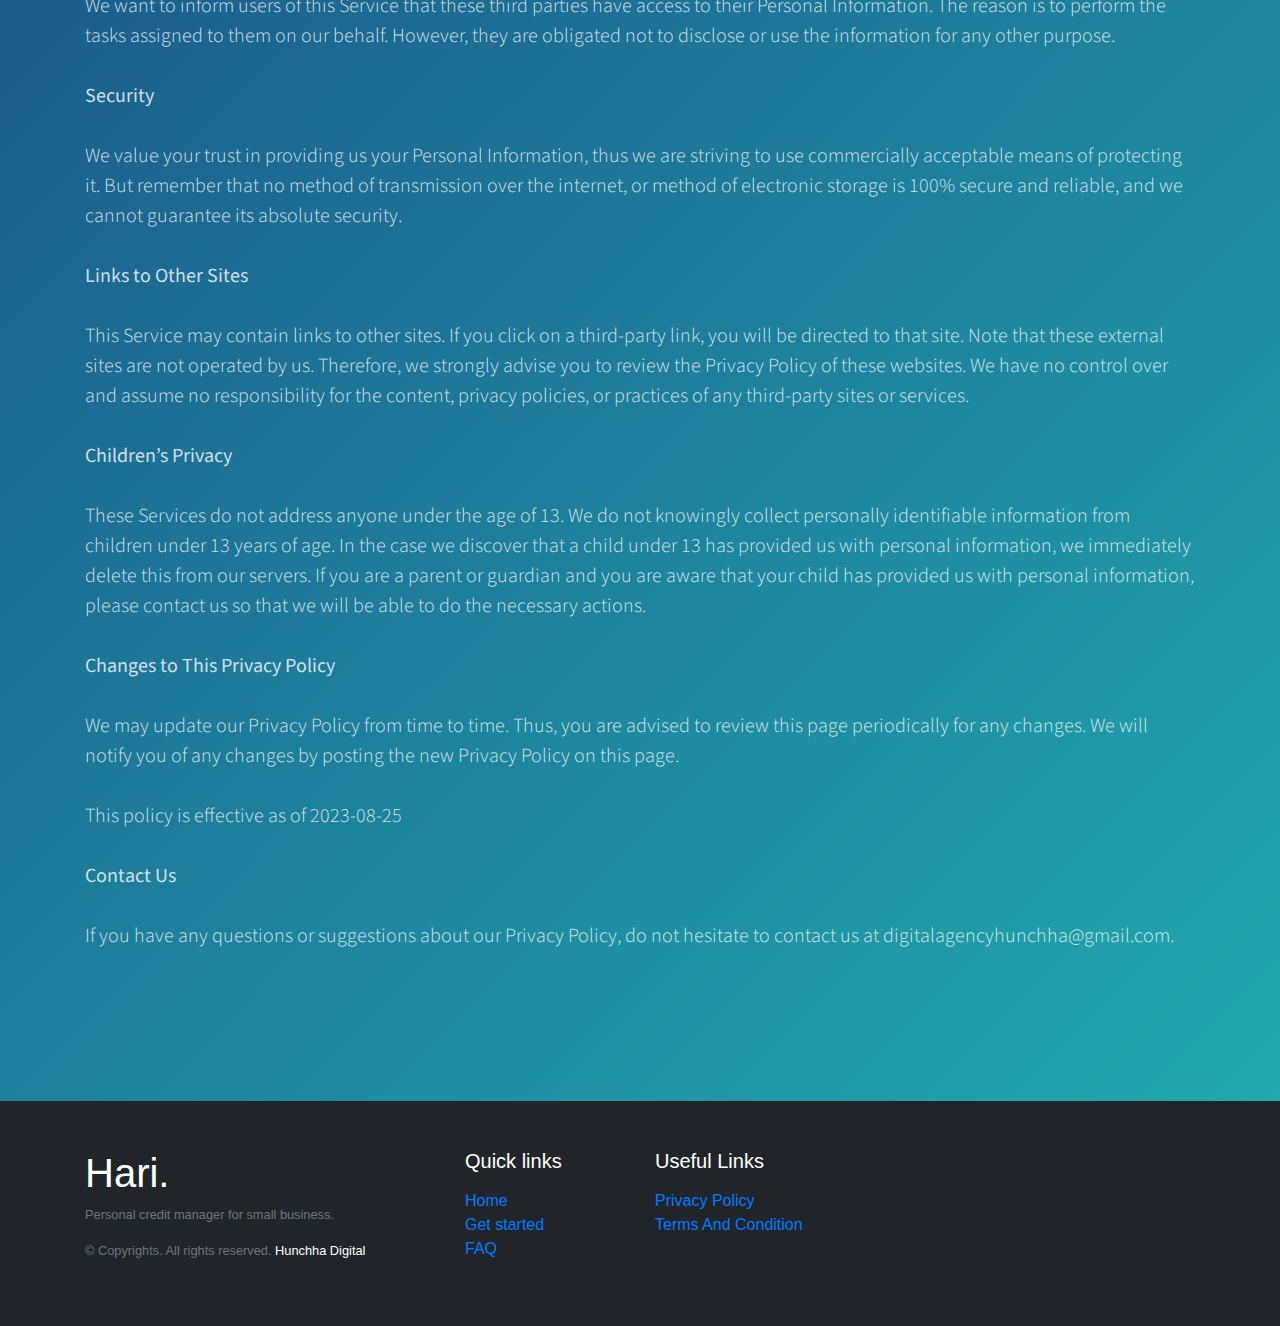
==== commit 818c6a00: "push" ====
--- a/policy.html
+++ b/policy.html
@@ -23,7 +23,7 @@
                             <li class="nav-item" role="presentation"><a class="nav-link active"
                                     href="index.html">Home</a></li>
                             <li class="nav-item" role="presentation"><a class="nav-link active"
-                                    href="about.html">Home</a></li>
+                                    href="about.html">About</a></li>
                             <li class="nav-item" role="presentation"><a class="nav-link active" href="#">Download</a>
                             </li>
 
